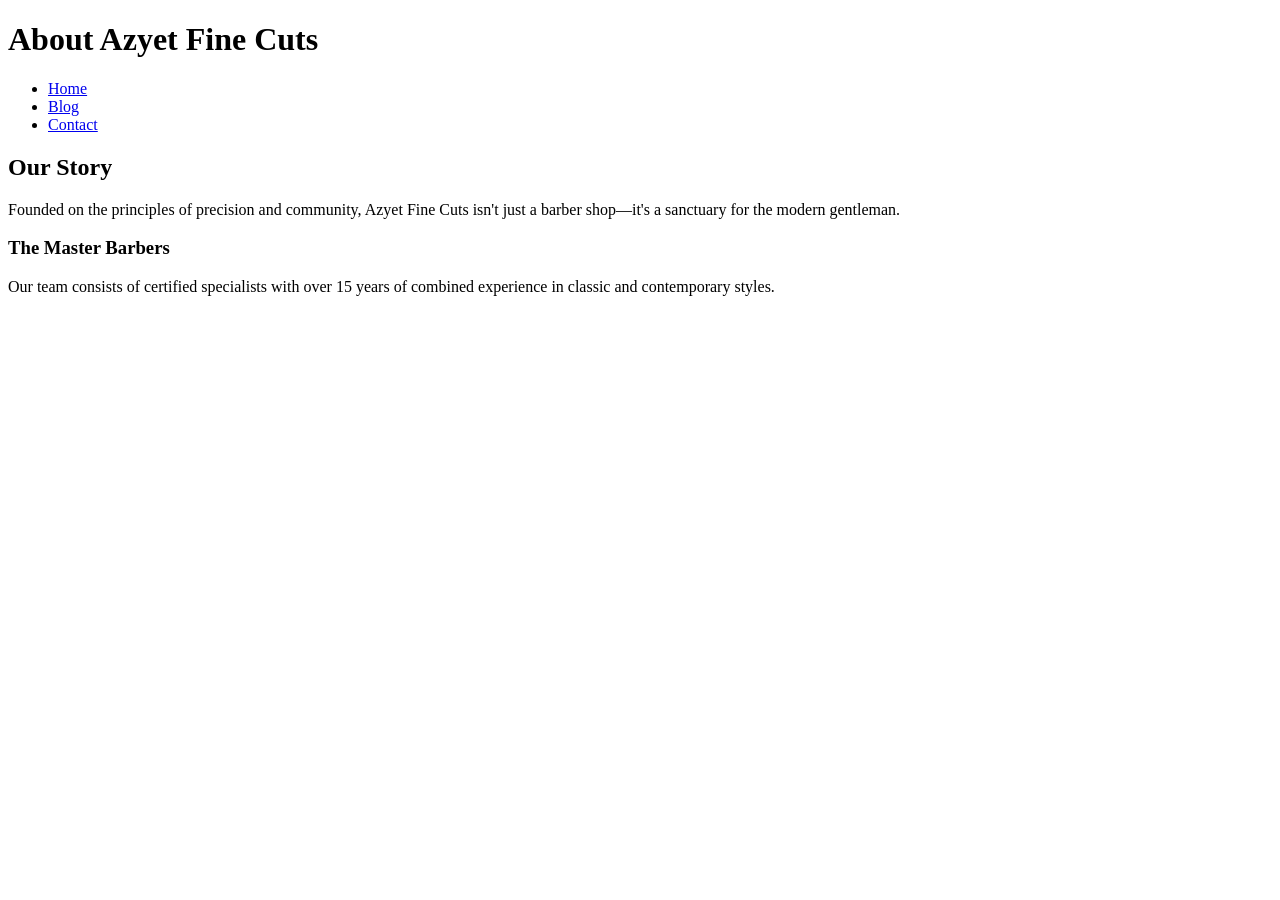
==== about.html @ 73dc06f7 "update: add file content to the about page" ====
<!DOCTYPE html>
<html lang="en">
<head>
    <meta charset="UTF-8">
    <title>About Us | Azyet Fine Cuts</title>
</head>
<body>
    <header>
        <h1>About Azyet Fine Cuts</h1>
        <nav>
                        <ul>
                <li><a href="index.html">Home</a></li>
                <li><a href="blog.html">Blog</a></li>
                <li><a href="contact.html">Contact</a></li>
            </ul>
        </nav>
    </header>

    <main>
        <article>
            <h2>Our Story</h2>
            <p>Founded on the principles of precision and community, Azyet Fine Cuts isn't just a barber shop—it's a sanctuary for the modern gentleman.</p>
            <h3>The Master Barbers</h3>
            <p>Our team consists of certified specialists with over 15 years of combined experience in classic and contemporary styles.</p>
        </article>
    </main>
</body>
</html>
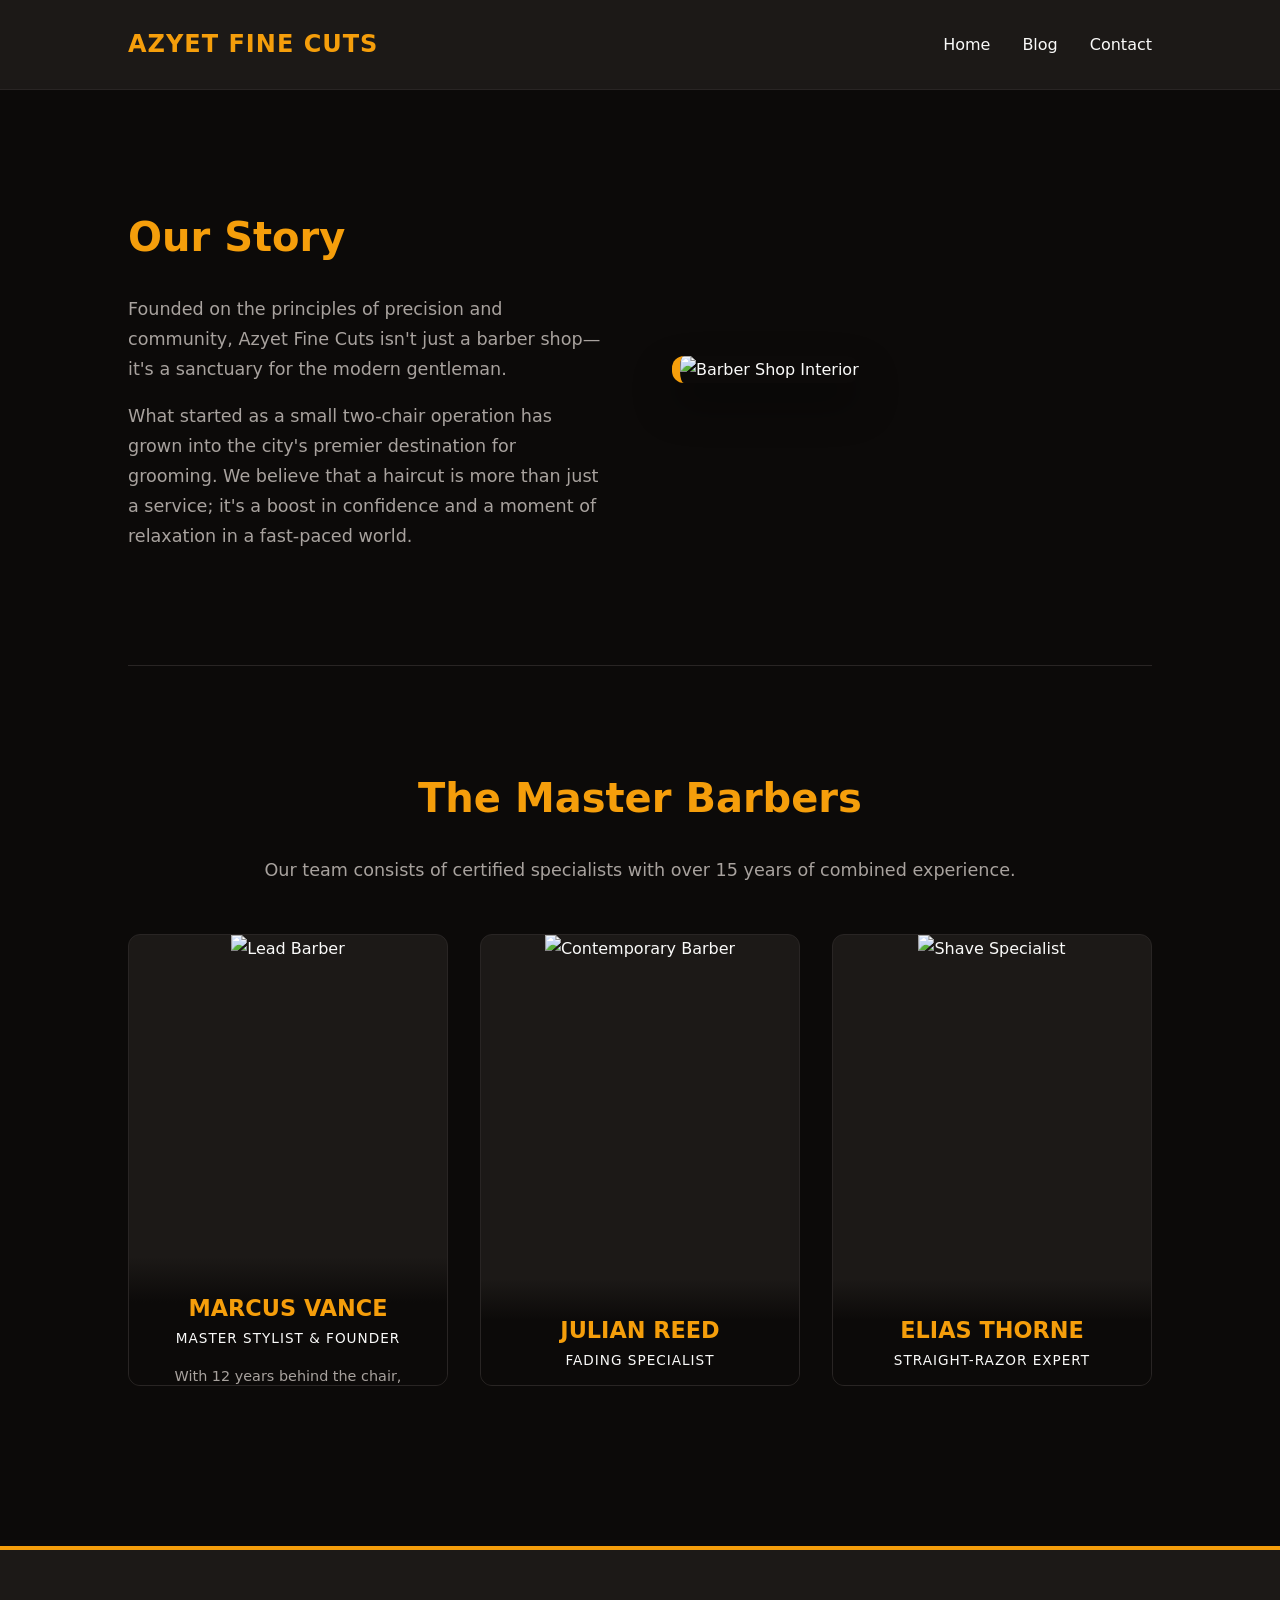
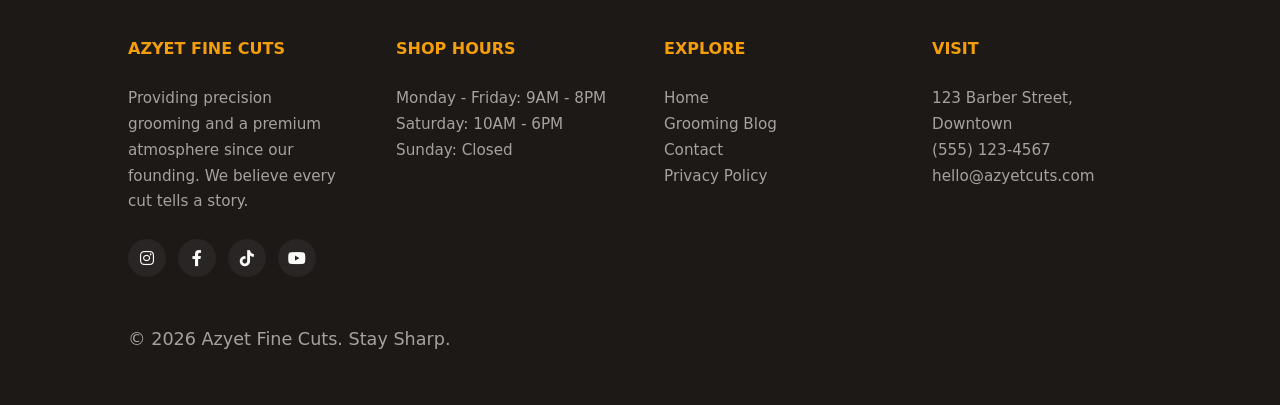
==== commit 2cf6d41b: "Work on the barber project" ====
--- a/about.html
+++ b/about.html
@@ -2,13 +2,210 @@
 <html lang="en">
 <head>
     <meta charset="UTF-8">
+    <meta name="viewport" content="width=device-width, initial-scale=1.0">
+    <meta name="description" content="Learn about the heritage, the team, and the mission behind Azyet Fine Cuts.">
     <title>About Us | Azyet Fine Cuts</title>
+    
+    <link rel="stylesheet" href="https://cdnjs.cloudflare.com/ajax/libs/font-awesome/6.0.0/css/all.min.css">
+
+    <style>
+        :root {
+            --stone-950: #0c0a09;
+            --stone-900: #1c1917;
+            --stone-800: #292524;
+            --amber-500: #f59e0b;
+            --amber-600: #d97706;
+            --white: #fafaf9;
+            --stone-400: #a8a29e;
+        }
+
+        body {
+            font-family: 'Inter', system-ui, -apple-system, sans-serif;
+            background-color: var(--stone-950);
+            color: var(--white);
+            margin: 0;
+            line-height: 1.7;
+        }
+
+        /* Navigation */
+        header {
+            padding: 1.5rem 10%;
+            display: flex;
+            justify-content: space-between;
+            align-items: center;
+            background: var(--stone-900);
+            border-bottom: 1px solid var(--stone-800);
+        }
+
+        header h1 {
+            color: var(--amber-500);
+            font-size: 1.5rem;
+            margin: 0;
+            text-transform: uppercase;
+            letter-spacing: 1px;
+        }
+
+        nav ul {
+            list-style: none;
+            display: flex;
+            gap: 2rem;
+            margin: 0;
+        }
+
+        nav a {
+            color: var(--white);
+            text-decoration: none;
+            font-weight: 500;
+            transition: color 0.3s;
+        }
+
+        nav a:hover { color: var(--amber-500); }
+
+        .container {
+            max-width: 1100px;
+            margin: 0 auto;
+            padding: 5rem 10%;
+        }
+
+        .story-section {
+            display: grid;
+            grid-template-columns: 1fr 1fr;
+            gap: 4rem;
+            align-items: center;
+            margin-bottom: 6rem;
+        }
+
+        .story-image img {
+            width: 100%;
+            border-radius: 12px;
+            border-left: 8px solid var(--amber-500);
+            box-shadow: 0 20px 40px rgba(0,0,0,0.4);
+        }
+
+        h2 {
+            color: var(--amber-500);
+            font-size: 2.5rem;
+            margin-bottom: 1.5rem;
+        }
+
+        p { color: var(--stone-400); font-size: 1.1rem; }
+
+        /* Barbers Section */
+        .barbers-section {
+            text-align: center;
+            padding-top: 4rem;
+            border-top: 1px solid var(--stone-800);
+        }
+
+        .barber-grid {
+            display: grid;
+            grid-template-columns: repeat(auto-fit, minmax(300px, 1fr));
+            gap: 2rem;
+            margin-top: 3rem;
+        }
+
+        /* Interactive Barber Card */
+        .barber-card {
+            position: relative;
+            background: var(--stone-900);
+            border-radius: 12px;
+            overflow: hidden; /* Clips the sliding content */
+            height: 450px;
+            border: 1px solid var(--stone-800);
+        }
+
+        .barber-card img {
+            width: 100%;
+            height: 100%;
+            object-fit: cover;
+            transition: transform 0.5s ease;
+        }
+
+        .barber-card:hover img {
+            transform: scale(1.1);
+        }
+
+        /* The Slide-in Details */
+        .barber-info {
+            position: absolute;
+            bottom: 0;
+            left: 0;
+            width: 100%;
+            background: linear-gradient(to top, var(--stone-950) 80%, transparent);
+            padding: 2rem 1.5rem;
+            box-sizing: border-box;
+            transform: translateY(100px); /* Hidden position */
+            transition: transform 0.4s cubic-bezier(0.175, 0.885, 0.32, 1.275);
+        }
+
+        .barber-card:hover .barber-info {
+            transform: translateY(0);
+        }
+
+        .barber-info h4 { 
+            color: var(--amber-500); 
+            margin: 0; 
+            font-size: 1.4rem; 
+            text-transform: uppercase;
+        }
+
+        .barber-info span { 
+            display: block;
+            color: var(--white); 
+            font-size: 0.85rem; 
+            text-transform: uppercase; 
+            letter-spacing: 1px;
+            margin-bottom: 1rem;
+        }
+
+        .barber-info p { 
+            color: var(--stone-400); 
+            font-size: 0.9rem; 
+            margin: 0;
+            line-height: 1.5;
+        }
+
+        /* Footer */
+        footer {
+            background-color: var(--stone-900);
+            padding: 4rem 10% 2rem;
+            border-top: 4px solid var(--amber-500);
+            margin-top: 5rem;
+        }
+
+        .footer-container {
+            display: grid;
+            grid-template-columns: repeat(auto-fit, minmax(220px, 1fr));
+            gap: 3rem;
+            margin-bottom: 3rem;
+        }
+
+        .footer-section h4 { color: var(--amber-500); text-transform: uppercase; margin-bottom: 1.5rem; }
+        .footer-section p, .footer-section li { color: var(--stone-400); font-size: 0.95rem; }
+        .footer-section ul { list-style: none; padding: 0; margin: 0; }
+        .footer-section a { color: inherit; text-decoration: none; transition: 0.3s; }
+        .footer-section a:hover { color: var(--amber-500); }
+
+        .social-links { display: flex; gap: 12px; margin-top: 1.5rem; }
+        .social-links a {
+            display: flex; align-items: center; justify-content: center;
+            width: 38px; height: 38px; background: var(--stone-800);
+            color: var(--white); border-radius: 50%; transition: 0.3s;
+        }
+        .social-links a:hover { background: var(--amber-500); color: var(--stone-950); transform: translateY(-3px); }
+
+        @media (max-width: 768px) {
+            .story-section { grid-template-columns: 1fr; }
+            .barber-info { transform: translateY(0); background: rgba(12, 10, 9, 0.9); }
+        }
+    </style>
 </head>
 <body>
+
     <header>
-        <h1>About Azyet Fine Cuts</h1>
+        <h1>Azyet Fine Cuts</h1>
         <nav>
-                        <ul>
+            <ul>
                 <li><a href="index.html">Home</a></li>
                 <li><a href="blog.html">Blog</a></li>
                 <li><a href="contact.html">Contact</a></li>
@@ -16,13 +213,98 @@
         </nav>
     </header>
 
-    <main>
-        <article>
-            <h2>Our Story</h2>
-            <p>Founded on the principles of precision and community, Azyet Fine Cuts isn't just a barber shop—it's a sanctuary for the modern gentleman.</p>
-            <h3>The Master Barbers</h3>
-            <p>Our team consists of certified specialists with over 15 years of combined experience in classic and contemporary styles.</p>
-        </article>
+    <main class="container">
+        <section class="story-section">
+            <article>
+                <h2>Our Story</h2>
+                <p>Founded on the principles of precision and community, Azyet Fine Cuts isn't just a barber shop—it's a sanctuary for the modern gentleman.</p>
+                <p>What started as a small two-chair operation has grown into the city's premier destination for grooming. We believe that a haircut is more than just a service; it's a boost in confidence and a moment of relaxation in a fast-paced world.</p>
+            </article>
+            <div class="story-image">
+                <img src="https://images.unsplash.com/photo-1585747860715-2ba37e788b70?auto=format&fit=crop&q=80&w=800" alt="Barber Shop Interior">
+            </div>
+        </section>
+
+        <section class="barbers-section">
+            <h2>The Master Barbers</h2>
+            <p>Our team consists of certified specialists with over 15 years of combined experience.</p>
+            
+            <div class="barber-grid">
+                <div class="barber-card">
+                    <img src="https://images.unsplash.com/photo-1599566150163-29194dcaad36?auto=format&fit=crop&q=80&w=400" alt="Lead Barber">
+                    <div class="barber-info">
+                        <h4>Marcus Vance</h4>
+                        <span>Master Stylist & Founder</span>
+                        <p>With 12 years behind the chair, Marcus specializes in creative direction and traditional scissor work.</p>
+                    </div>
+                </div>
+
+                <div class="barber-card">
+                    <img src="https://images.unsplash.com/photo-1507003211169-0a1dd7228f2d?auto=format&fit=crop&q=80&w=400" alt="Contemporary Barber">
+                    <div class="barber-info">
+                        <h4>Julian Reed</h4>
+                        <span>Fading Specialist</span>
+                        <p>The master of the skin fade. Julian blends contemporary street styles with surgical precision.</p>
+                    </div>
+                </div>
+
+                <div class="barber-card">
+                    <img src="https://images.unsplash.com/photo-1500648767791-00dcc994a43e?auto=format&fit=crop&q=80&w=400" alt="Shave Specialist">
+                    <div class="barber-info">
+                        <h4>Elias Thorne</h4>
+                        <span>Straight-Razor Expert</span>
+                        <p>Specializing in the Royal Hot Shave, Elias provides an unmatched traditional grooming experience.</p>
+                    </div>
+                </div>
+            </div>
+        </section>
     </main>
+
+    <footer>
+        <div class="footer-container">
+            <div class="footer-section">
+                <h4>Azyet Fine Cuts</h4>
+                <p>Providing precision grooming and a premium atmosphere since our founding. We believe every cut tells a story.</p>
+                <div class="social-links">
+                    <a href="#"><i class="fab fa-instagram"></i></a>
+                    <a href="#"><i class="fab fa-facebook-f"></i></a>
+                    <a href="#"><i class="fab fa-tiktok"></i></a>
+                    <a href="#"><i class="fab fa-youtube"></i></a>
+                </div>
+            </div>
+
+            <div class="footer-section">
+                <h4>Shop Hours</h4>
+                <ul>
+                    <li>Monday - Friday: 9AM - 8PM</li>
+                    <li>Saturday: 10AM - 6PM</li>
+                    <li>Sunday: Closed</li>
+                </ul>
+            </div>
+
+            <div class="footer-section">
+                <h4>Explore</h4>
+                <ul>
+                    <li><a href="index.html">Home</a></li>
+                    <li><a href="blog.html">Grooming Blog</a></li>
+                    <li><a href="contact.html">Contact</a></li>
+                    <li><a href="privacy.html">Privacy Policy</a></li>
+                </ul>
+            </div>
+
+            <div class="footer-section">
+                <h4>Visit</h4>
+                <p>
+                    123 Barber Street, Downtown<br>
+                    (555) 123-4567<br>
+                    hello@azyetcuts.com
+                </p>
+            </div>
+        </div>
+        <div class="footer-bottom">
+            <p>&copy; 2026 Azyet Fine Cuts. Stay Sharp.</p>
+        </div>
+    </footer>
+
 </body>
 </html>
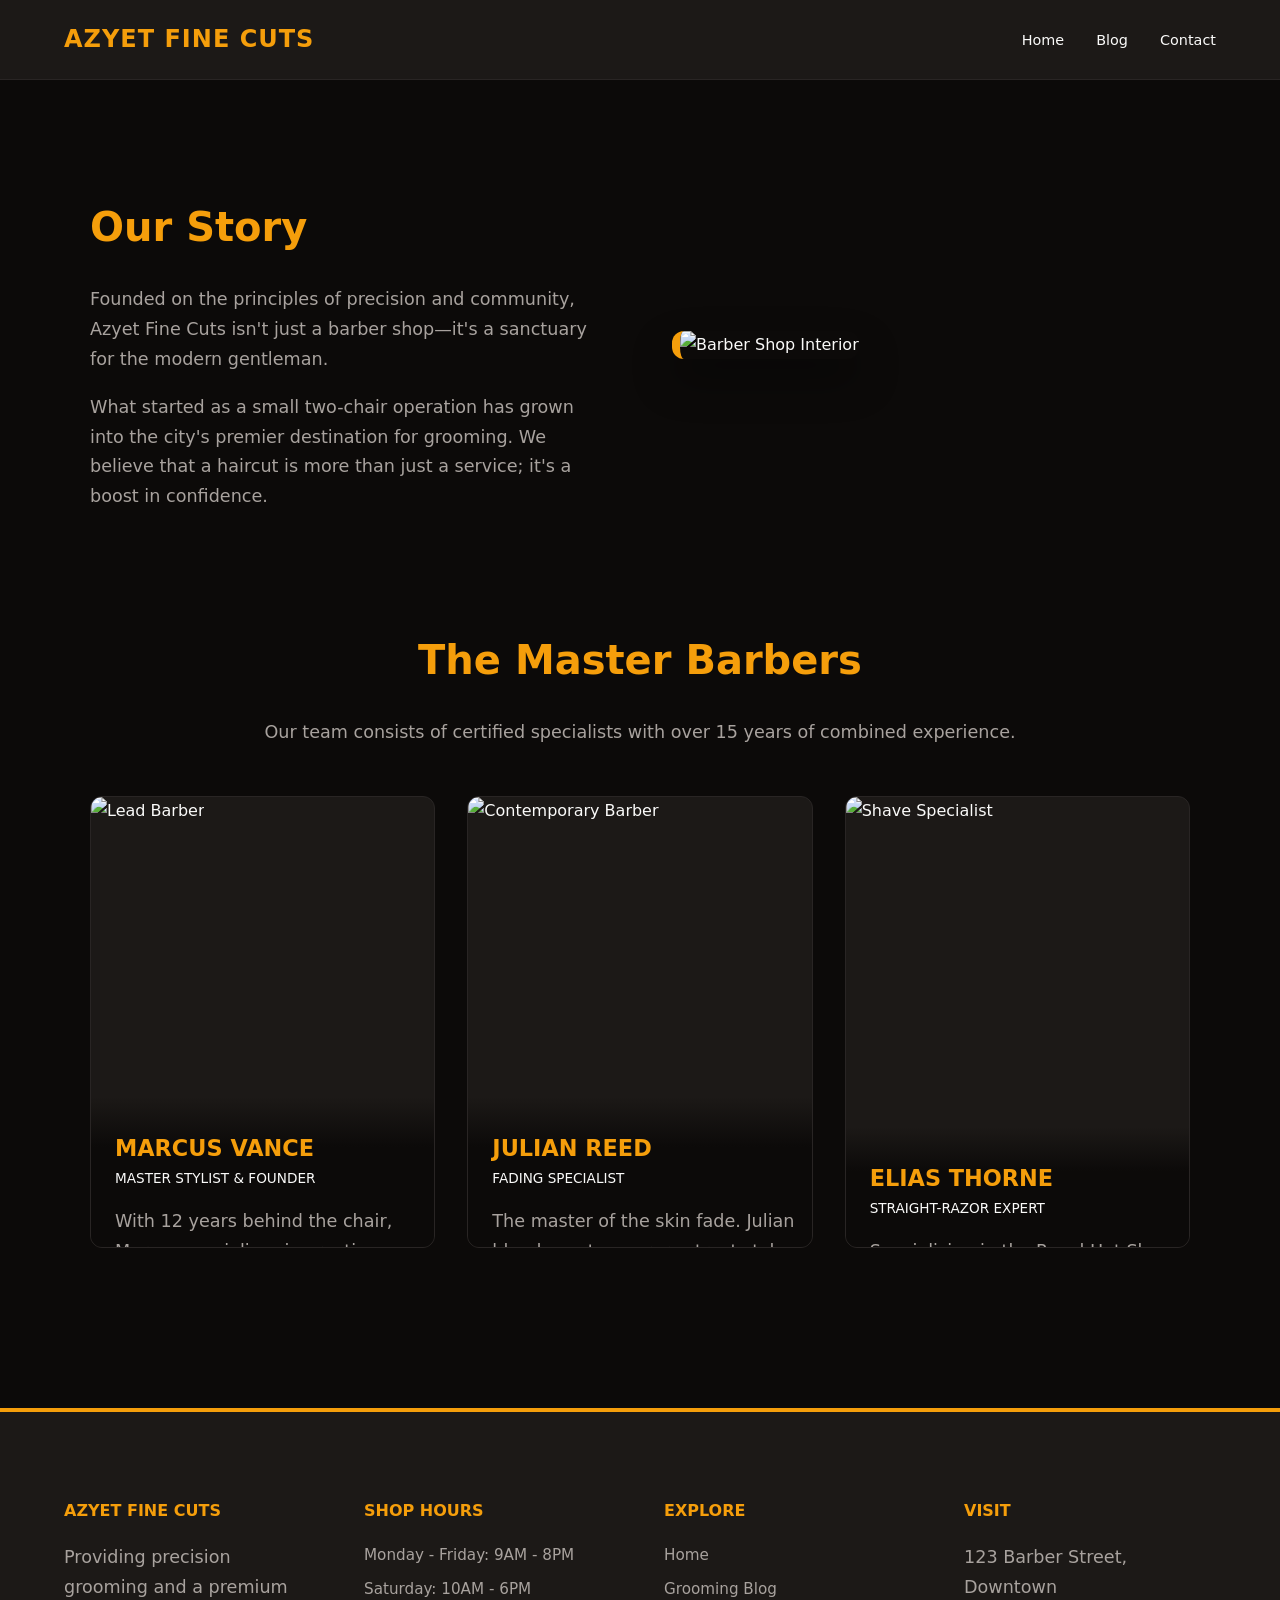
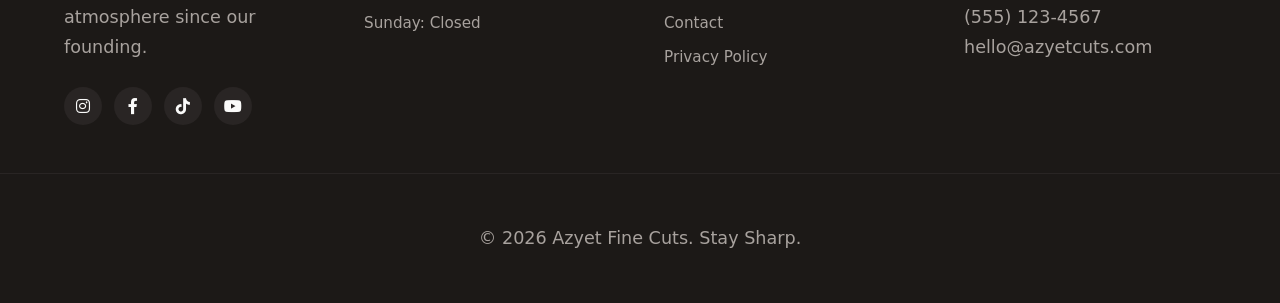
==== commit 15c7087d: "made changes in styling" ====
--- a/about.html
+++ b/about.html
@@ -9,6 +9,7 @@
     <link rel="stylesheet" href="https://cdnjs.cloudflare.com/ajax/libs/font-awesome/6.0.0/css/all.min.css">
 
     <style>
+        /* --- 1. VARIABLES & GLOBAL --- */
         :root {
             --stone-950: #0c0a09;
             --stone-900: #1c1917;
@@ -17,7 +18,10 @@
             --amber-600: #d97706;
             --white: #fafaf9;
             --stone-400: #a8a29e;
-        }
+            --transition: all 0.3s cubic-bezier(0.4, 0, 0.2, 1);
+        }
+
+        html { scroll-behavior: smooth; scroll-padding-top: 80px; }
 
         body {
             font-family: 'Inter', system-ui, -apple-system, sans-serif;
@@ -25,47 +29,94 @@
             color: var(--white);
             margin: 0;
             line-height: 1.7;
-        }
-
-        /* Navigation */
+            overflow-x: hidden;
+        }
+
+        /* --- 2. NAVIGATION & DRAWER --- */
         header {
-            padding: 1.5rem 10%;
+            position: sticky;
+            top: 0;
+            z-index: 1000;
+            padding: 1.2rem 5%;
             display: flex;
-            justify-content: space-between;
+            justify-content: flex-start;
             align-items: center;
+            gap: 20px;
             background: var(--stone-900);
             border-bottom: 1px solid var(--stone-800);
+            backdrop-filter: blur(10px);
         }
 
         header h1 {
             color: var(--amber-500);
-            font-size: 1.5rem;
+            font-size: clamp(1.1rem, 4vw, 1.5rem);
             margin: 0;
             text-transform: uppercase;
             letter-spacing: 1px;
         }
 
-        nav ul {
-            list-style: none;
-            display: flex;
-            gap: 2rem;
-            margin: 0;
-        }
-
-        nav a {
+        /* Desktop Nav */
+        header nav { margin-left: auto; display: flex; }
+        header nav ul { list-style: none; display: flex; gap: 2rem; margin: 0; padding: 0; }
+        header nav a {
             color: var(--white);
             text-decoration: none;
             font-weight: 500;
-            transition: color 0.3s;
-        }
-
-        nav a:hover { color: var(--amber-500); }
-
-        .container {
-            max-width: 1100px;
-            margin: 0 auto;
-            padding: 5rem 10%;
-        }
+            font-size: 0.9rem;
+            transition: var(--transition);
+        }
+        header nav a:hover { color: var(--amber-500); }
+
+        /* Icon & Toggle Logic */
+        #menu-toggle { display: none; }
+        .menu-icons-wrapper { display: none; cursor: pointer; color: var(--amber-500); font-size: 1.5rem; }
+        .close-icon-inside { display: none; }
+
+        @media (max-width: 768px) {
+            .menu-icons-wrapper { display: block; order: -1; }
+
+            header nav {
+                position: fixed;
+                top: 0;
+                left: -300px;
+                width: 280px;
+                height: 100vh;
+                background: var(--stone-900);
+                flex-direction: column;
+                padding: 5rem 2rem;
+                transition: transform 0.4s cubic-bezier(0.4, 0, 0.2, 1);
+                box-shadow: 5px 0 15px rgba(0,0,0,0.5);
+                border-right: 2px solid var(--amber-500);
+                margin-left: 0;
+                z-index: 2001;
+            }
+
+            header nav ul { flex-direction: column; gap: 1.5rem; width: 100%; }
+
+            #menu-toggle:checked ~ nav { transform: translateX(300px); }
+
+            .close-icon-inside {
+                display: block;
+                position: absolute;
+                top: 20px;
+                right: 20px;
+                font-size: 1.8rem;
+                color: var(--amber-500);
+                cursor: pointer;
+            }
+
+            #menu-toggle:checked ~ .menu-icons-wrapper { visibility: hidden; }
+
+            header nav a {
+                font-size: 1.3rem;
+                display: block;
+                border-bottom: 1px solid var(--stone-800);
+                padding-bottom: 10px;
+            }
+        }
+
+        /* --- 3. PAGE CONTENT --- */
+        .container { max-width: 1100px; margin: 0 auto; padding: 5rem 5%; }
 
         .story-section {
             display: grid;
@@ -82,50 +133,29 @@
             box-shadow: 0 20px 40px rgba(0,0,0,0.4);
         }
 
-        h2 {
-            color: var(--amber-500);
-            font-size: 2.5rem;
-            margin-bottom: 1.5rem;
-        }
-
+        h2 { color: var(--amber-500); font-size: clamp(2rem, 5vw, 2.5rem); margin-bottom: 1.5rem; }
         p { color: var(--stone-400); font-size: 1.1rem; }
 
         /* Barbers Section */
-        .barbers-section {
-            text-align: center;
-            padding-top: 4rem;
-            border-top: 1px solid var(--stone-800);
-        }
-
         .barber-grid {
             display: grid;
-            grid-template-columns: repeat(auto-fit, minmax(300px, 1fr));
+            grid-template-columns: repeat(auto-fit, minmax(280px, 1fr));
             gap: 2rem;
             margin-top: 3rem;
         }
 
-        /* Interactive Barber Card */
         .barber-card {
             position: relative;
             background: var(--stone-900);
             border-radius: 12px;
-            overflow: hidden; /* Clips the sliding content */
+            overflow: hidden;
             height: 450px;
             border: 1px solid var(--stone-800);
         }
 
-        .barber-card img {
-            width: 100%;
-            height: 100%;
-            object-fit: cover;
-            transition: transform 0.5s ease;
-        }
-
-        .barber-card:hover img {
-            transform: scale(1.1);
-        }
-
-        /* The Slide-in Details */
+        .barber-card img { width: 100%; height: 100%; object-fit: cover; transition: transform 0.5s ease; }
+        .barber-card:hover img { transform: scale(1.1); }
+
         .barber-info {
             position: absolute;
             bottom: 0;
@@ -133,56 +163,34 @@
             width: 100%;
             background: linear-gradient(to top, var(--stone-950) 80%, transparent);
             padding: 2rem 1.5rem;
-            box-sizing: border-box;
-            transform: translateY(100px); /* Hidden position */
+            transform: translateY(100px);
             transition: transform 0.4s cubic-bezier(0.175, 0.885, 0.32, 1.275);
         }
 
-        .barber-card:hover .barber-info {
-            transform: translateY(0);
-        }
-
-        .barber-info h4 { 
-            color: var(--amber-500); 
-            margin: 0; 
-            font-size: 1.4rem; 
-            text-transform: uppercase;
-        }
-
-        .barber-info span { 
-            display: block;
-            color: var(--white); 
-            font-size: 0.85rem; 
-            text-transform: uppercase; 
-            letter-spacing: 1px;
-            margin-bottom: 1rem;
-        }
-
-        .barber-info p { 
-            color: var(--stone-400); 
-            font-size: 0.9rem; 
-            margin: 0;
-            line-height: 1.5;
-        }
-
-        /* Footer */
+        .barber-card:hover .barber-info { transform: translateY(0); }
+
+        .barber-info h4 { color: var(--amber-500); margin: 0; font-size: 1.4rem; text-transform: uppercase; }
+        .barber-info span { display: block; color: var(--white); font-size: 0.85rem; text-transform: uppercase; margin-bottom: 1rem; }
+
+        /* --- 4. FOOTER --- */
         footer {
             background-color: var(--stone-900);
-            padding: 4rem 10% 2rem;
+            padding: 4rem 0 2rem;
             border-top: 4px solid var(--amber-500);
             margin-top: 5rem;
         }
 
         .footer-container {
+            padding: 0 5%;
             display: grid;
-            grid-template-columns: repeat(auto-fit, minmax(220px, 1fr));
+            grid-template-columns: repeat(auto-fit, minmax(200px, 1fr));
             gap: 3rem;
             margin-bottom: 3rem;
         }
 
-        .footer-section h4 { color: var(--amber-500); text-transform: uppercase; margin-bottom: 1.5rem; }
-        .footer-section p, .footer-section li { color: var(--stone-400); font-size: 0.95rem; }
+        .footer-section h4 { color: var(--amber-500); margin-bottom: 1.2rem; text-transform: uppercase; }
         .footer-section ul { list-style: none; padding: 0; margin: 0; }
+        .footer-section li { margin-bottom: 0.5rem; color: var(--stone-400); font-size: 0.95rem; }
         .footer-section a { color: inherit; text-decoration: none; transition: 0.3s; }
         .footer-section a:hover { color: var(--amber-500); }
 
@@ -194,8 +202,18 @@
         }
         .social-links a:hover { background: var(--amber-500); color: var(--stone-950); transform: translateY(-3px); }
 
+        .footer-bottom {
+            text-align: center;
+            border-top: 1px solid var(--stone-800);
+            padding: 2rem 5% 0;
+            margin-top: 2rem;
+            font-size: 0.8rem;
+            color: var(--white);
+        }
+
         @media (max-width: 768px) {
-            .story-section { grid-template-columns: 1fr; }
+            .story-section { grid-template-columns: 1fr; gap: 2rem; }
+            .container { padding-top: 3rem; }
             .barber-info { transform: translateY(0); background: rgba(12, 10, 9, 0.9); }
         }
     </style>
@@ -203,8 +221,18 @@
 <body>
 
     <header>
+        <input type="checkbox" id="menu-toggle">
+        
+        <label for="menu-toggle" class="menu-icons-wrapper">
+            <i class="fas fa-bars"></i>
+        </label>
+
         <h1>Azyet Fine Cuts</h1>
+
         <nav>
+            <label for="menu-toggle" class="close-icon-inside">
+                <i class="fas fa-times"></i>
+            </label>
             <ul>
                 <li><a href="index.html">Home</a></li>
                 <li><a href="blog.html">Blog</a></li>
@@ -218,7 +246,7 @@
             <article>
                 <h2>Our Story</h2>
                 <p>Founded on the principles of precision and community, Azyet Fine Cuts isn't just a barber shop—it's a sanctuary for the modern gentleman.</p>
-                <p>What started as a small two-chair operation has grown into the city's premier destination for grooming. We believe that a haircut is more than just a service; it's a boost in confidence and a moment of relaxation in a fast-paced world.</p>
+                <p>What started as a small two-chair operation has grown into the city's premier destination for grooming. We believe that a haircut is more than just a service; it's a boost in confidence.</p>
             </article>
             <div class="story-image">
                 <img src="https://images.unsplash.com/photo-1585747860715-2ba37e788b70?auto=format&fit=crop&q=80&w=800" alt="Barber Shop Interior">
@@ -226,8 +254,8 @@
         </section>
 
         <section class="barbers-section">
-            <h2>The Master Barbers</h2>
-            <p>Our team consists of certified specialists with over 15 years of combined experience.</p>
+            <h2 style="text-align: center;">The Master Barbers</h2>
+            <p style="text-align: center;">Our team consists of certified specialists with over 15 years of combined experience.</p>
             
             <div class="barber-grid">
                 <div class="barber-card">
@@ -235,7 +263,7 @@
                     <div class="barber-info">
                         <h4>Marcus Vance</h4>
                         <span>Master Stylist & Founder</span>
-                        <p>With 12 years behind the chair, Marcus specializes in creative direction and traditional scissor work.</p>
+                        <p>With 12 years behind the chair, Marcus specializes in creative direction.</p>
                     </div>
                 </div>
 
@@ -244,7 +272,7 @@
                     <div class="barber-info">
                         <h4>Julian Reed</h4>
                         <span>Fading Specialist</span>
-                        <p>The master of the skin fade. Julian blends contemporary street styles with surgical precision.</p>
+                        <p>The master of the skin fade. Julian blends contemporary street styles with precision.</p>
                     </div>
                 </div>
 
@@ -253,7 +281,7 @@
                     <div class="barber-info">
                         <h4>Elias Thorne</h4>
                         <span>Straight-Razor Expert</span>
-                        <p>Specializing in the Royal Hot Shave, Elias provides an unmatched traditional grooming experience.</p>
+                        <p>Specializing in the Royal Hot Shave for an unmatched traditional experience.</p>
                     </div>
                 </div>
             </div>
@@ -264,7 +292,7 @@
         <div class="footer-container">
             <div class="footer-section">
                 <h4>Azyet Fine Cuts</h4>
-                <p>Providing precision grooming and a premium atmosphere since our founding. We believe every cut tells a story.</p>
+                <p>Providing precision grooming and a premium atmosphere since our founding.</p>
                 <div class="social-links">
                     <a href="#"><i class="fab fa-instagram"></i></a>
                     <a href="#"><i class="fab fa-facebook-f"></i></a>
@@ -305,6 +333,5 @@
             <p>&copy; 2026 Azyet Fine Cuts. Stay Sharp.</p>
         </div>
     </footer>
-
 </body>
 </html>
